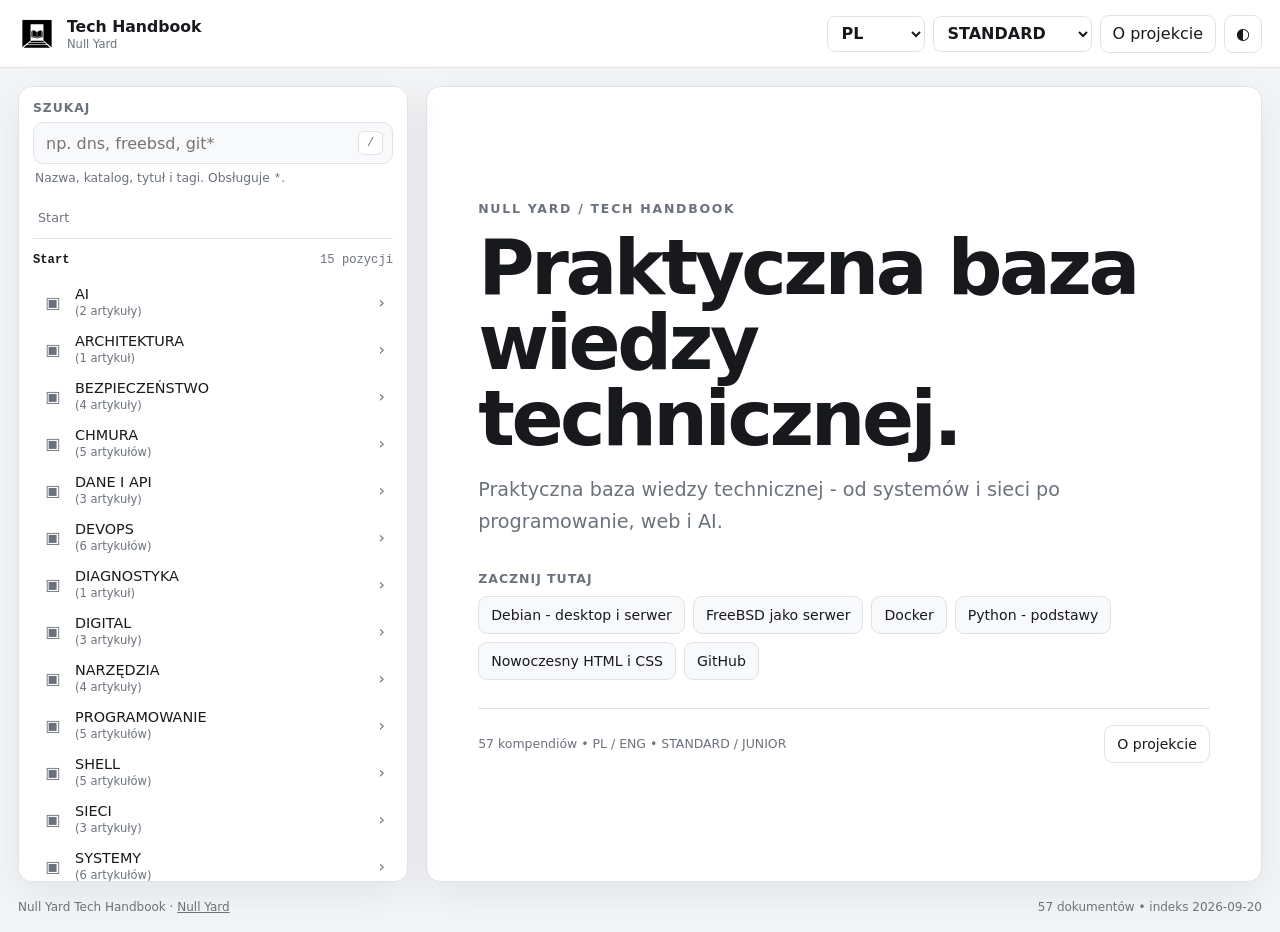
==== index.html @ 97497e66 "ui: refresh assets for ad preview" ====
<!doctype html>
<html lang="pl">
<head>
  <meta charset="utf-8">
  <meta name="viewport" content="width=device-width, initial-scale=1">
  <meta name="color-scheme" content="light dark">
  <meta name="description" content="Null Yard Tech Handbook - praktyczna baza wiedzy technicznej.">
  <title>Null Yard Tech Handbook</title>
  <link rel="icon" href="/favicon.ico" sizes="32x32">
  <link rel="stylesheet" href="/assets/styles.css?v=20260924-adpreview1">
  <!-- Google Tag Manager -->
  <script>(function(w,d,s,l,i){w[l]=w[l]||[];w[l].push({'gtm.start':
  new Date().getTime(),event:'gtm.js'});var f=d.getElementsByTagName(s)[0],
  j=d.createElement(s),dl=l!='dataLayer'?'&l='+l:'';j.async=true;j.src=
  'https://www.googletagmanager.com/gtm.js?id='+i+dl;f.parentNode.insertBefore(j,f);
  })(window,document,'script','dataLayer','GTM-5HKHDKM3');</script>
  <!-- End Google Tag Manager -->
  <!-- Google AdSense -->
  <script async src="https://pagead2.googlesyndication.com/pagead/js/adsbygoogle.js?client=ca-pub-3586373941800093" crossorigin="anonymous"></script>
  <!-- End Google AdSense -->
</head>
<body>
  <!-- Google Tag Manager (noscript) -->
  <noscript><iframe src="https://www.googletagmanager.com/ns.html?id=GTM-5HKHDKM3"
  height="0" width="0" style="display:none;visibility:hidden"></iframe></noscript>
  <!-- End Google Tag Manager (noscript) -->
  <div class="app-shell">
    <header class="topbar">
      <a class="brand" href="/" aria-label="Tech Handbook - strona główna">
        <img
          class="brand-mark"
          src="/assets/nullyard_techhandbook_76x76.png"
          width="38"
          height="38"
          alt=""
          aria-hidden="true"
        >
        <span>
          <strong>Tech Handbook</strong>
          <small>Null Yard</small>
        </span>
      </a>

      <div class="top-actions">
        <label class="language-picker" for="languageSelect">
          <span class="sr-only">Język / Language</span>
          <select id="languageSelect" aria-label="Język / Language">
            <option value="pl">PL</option>
            <option value="en">ENG</option>
          </select>
        </label>
        <label class="mode-picker" for="modeSelect">
          <span class="sr-only">Tryb / Mode</span>
          <select id="modeSelect" aria-label="Tryb / Mode">
            <option value="standard">STANDARD</option>
            <option value="junior">JUNIOR</option>
          </select>
        </label>
        <button id="aboutButton" class="ghost-button" type="button">O projekcie</button>
        <button id="themeButton" class="ghost-button icon-button" type="button" aria-label="Zmień motyw">◐</button>
      </div>
    </header>

    <main class="layout">
      <aside class="browser-panel" aria-label="Przeglądarka kompendiów">
        <div class="search-wrap">
          <label id="searchLabel" for="searchInput">Szukaj</label>
          <div class="search-box">
            <input
              id="searchInput"
              type="search"
              placeholder="np. dns, freebsd, git*"
              autocomplete="off"
              spellcheck="false"
            >
            <kbd>/</kbd>
          </div>
          <p id="searchHint" class="search-hint">Nazwa, katalog, tytuł i tagi. Obsługuje <code>*</code>.</p>
        </div>

        <nav id="breadcrumbs" class="breadcrumbs" aria-label="Ścieżka"></nav>

        <div class="browser-toolbar">
          <span id="locationLabel">md/</span>
          <span id="entryCount"></span>
        </div>

        <div id="fileBrowser" class="file-browser" role="list"></div>

        <div id="searchResults" class="search-results" hidden></div>
      </aside>

      <section class="reader-panel">
        <div id="welcome" class="welcome">
          <p class="eyebrow">NULL YARD / TECH HANDBOOK</p>
          <h1 id="welcomeTitle">Praktyczna baza wiedzy technicznej.</h1>
          <p id="welcomeText" class="welcome-text">Praktyczna baza wiedzy technicznej - od systemów i sieci po programowanie, web i AI.</p>

          <div id="welcomeStart" class="welcome-start">
            <p id="welcomeStartLabel" class="welcome-start-label">Zacznij tutaj</p>
            <div id="welcomeLinks" class="welcome-links"></div>
          </div>

          <div id="welcomeMeta" class="welcome-meta">
            <span id="welcomeStats" class="welcome-stats"></span>
            <button id="welcomeAbout" class="welcome-about" type="button">O projekcie</button>
          </div>
        </div>
        <article id="reader" class="markdown-body" hidden></article>

        <div id="readerTop" class="reader-top-wrap" hidden>
          <button class="reader-top" type="button">
            <span aria-hidden="true">↑</span>
            <span id="readerTopLabel">Do góry</span>
          </button>
        </div>

        <div id="readerError" class="reader-error" hidden>
          <h2 id="readerErrorTitle">Nie udało się otworzyć dokumentu</h2>
          <p id="readerErrorText"></p>
        </div>
      </section>
    </main>
<footer class="footer">
      <span>Null Yard Tech Handbook · <a href="https://nullyard.com/" rel="home">Null Yard</a></span>
      <span id="indexInfo"></span>
    </footer>
  </div>

  <script defer src="https://stats.nullyard.com/script.js" data-website-id="cf98828c-ec2d-4152-a5ca-41718293e409"></script>
  <script src="/assets/app.js?v=20260924-adpreview1" defer></script>
</body>
</html>
---- assets/styles.css ----
[hidden] {
  display: none !important;
}

:root {
  --bg: #f4f5f7;
  --panel: #ffffff;
  --panel-2: #f8f9fb;
  --text: #17191d;
  --muted: #6c727c;
  --line: #dfe3e8;
  --accent: #20242a;
  --accent-text: #ffffff;
  --hover: #eef1f4;
  --code-bg: #17191d;
  --code-text: #eef2f6;
  --shadow: 0 12px 40px rgba(20, 24, 32, .08);
  --radius: 14px;
  font-family: Inter, ui-sans-serif, system-ui, -apple-system, BlinkMacSystemFont, "Segoe UI", sans-serif;
}

:root[data-theme="dark"] {
  --bg: #111316;
  --panel: #171a1f;
  --panel-2: #1d2127;
  --text: #eef1f4;
  --muted: #a5acb5;
  --line: #303640;
  --accent: #f0f2f5;
  --accent-text: #111316;
  --hover: #22272e;
  --code-bg: #0b0d10;
  --code-text: #f2f4f7;
  --shadow: 0 12px 40px rgba(0, 0, 0, .26);
}

* { box-sizing: border-box; }

html { scroll-behavior: auto; }

body {
  margin: 0;
  min-width: 320px;
  background: var(--bg);
  color: var(--text);
}

button, input { font: inherit; }

button { cursor: pointer; }

a { color: inherit; }

.app-shell {
  min-height: 100vh;
  display: flex;
  flex-direction: column;
}

.topbar {
  position: sticky;
  top: 0;
  z-index: 20;
  min-height: 68px;
  display: flex;
  align-items: center;
  justify-content: space-between;
  gap: 18px;
  padding: 10px 18px;
  border-bottom: 1px solid var(--line);
  background: color-mix(in srgb, var(--panel) 94%, transparent);
  backdrop-filter: blur(14px);
}

.brand {
  display: inline-flex;
  align-items: center;
  gap: 11px;
  text-decoration: none;
}

.brand-mark {
  width: 38px;
  height: 38px;
  border-radius: 10px;
  display: block;
  object-fit: cover;
}

.brand strong, .brand small { display: block; }
.brand strong { font-size: .98rem; }
.brand small { color: var(--muted); font-size: .72rem; margin-top: 1px; }

.top-actions {
  display: flex;
  align-items: center;
  gap: 8px;
}

.ghost-button {
  min-height: 38px;
  padding: 0 12px;
  color: var(--text);
  background: transparent;
  border: 1px solid var(--line);
  border-radius: 9px;
}

.ghost-button:hover { background: var(--hover); }
.icon-button { width: 38px; padding: 0; }

.layout {
  width: min(1500px, 100%);
  margin: 0 auto;
  padding: 18px;
  display: grid;
  grid-template-columns: minmax(300px, 390px) minmax(0, 1fr);
  gap: 18px;
  flex: 1;
}

.browser-panel,
.reader-panel {
  background: var(--panel);
  border: 1px solid var(--line);
  border-radius: var(--radius);
  box-shadow: var(--shadow);
}

.browser-panel {
  min-height: calc(100vh - 124px);
  padding: 14px;
  align-self: start;
  position: sticky;
  top: 86px;
  max-height: calc(100vh - 104px);
  overflow: auto;
}

.search-wrap label {
  display: block;
  margin-bottom: 7px;
  font-size: .77rem;
  font-weight: 700;
  text-transform: uppercase;
  letter-spacing: .08em;
  color: var(--muted);
}

.search-box {
  position: relative;
}

.search-box input {
  width: 100%;
  height: 42px;
  border: 1px solid var(--line);
  border-radius: 10px;
  padding: 0 48px 0 12px;
  background: var(--panel-2);
  color: var(--text);
  outline: none;
}

.search-box input:focus {
  border-color: var(--muted);
  box-shadow: 0 0 0 3px color-mix(in srgb, var(--text) 8%, transparent);
}

.search-box kbd {
  position: absolute;
  top: 9px;
  right: 10px;
  min-width: 25px;
  height: 24px;
  display: grid;
  place-items: center;
  border: 1px solid var(--line);
  border-radius: 6px;
  color: var(--muted);
  background: var(--panel);
  font-size: .75rem;
}

.search-hint {
  margin: 7px 2px 13px;
  color: var(--muted);
  font-size: .77rem;
}

.search-hint code { font-family: ui-monospace, SFMono-Regular, Menlo, monospace; }

.breadcrumbs {
  display: flex;
  flex-wrap: wrap;
  align-items: center;
  gap: 4px;
  padding: 8px 0 10px;
  border-bottom: 1px solid var(--line);
}

.crumb {
  appearance: none;
  border: 0;
  padding: 3px 5px;
  border-radius: 5px;
  background: transparent;
  color: var(--muted);
  font-size: .8rem;
}

.crumb:hover { background: var(--hover); color: var(--text); }
.crumb-separator { color: var(--muted); opacity: .65; }

.browser-toolbar {
  display: flex;
  align-items: center;
  justify-content: space-between;
  gap: 12px;
  min-height: 41px;
  color: var(--muted);
  font-family: ui-monospace, SFMono-Regular, Menlo, monospace;
  font-size: .76rem;
}

.file-browser {
  display: flex;
  flex-direction: column;
  gap: 3px;
}

.entry {
  width: 100%;
  min-height: 42px;
  display: grid;
  grid-template-columns: 26px minmax(0, 1fr) auto;
  align-items: center;
  gap: 8px;
  padding: 6px 8px;
  border: 0;
  border-radius: 8px;
  background: transparent;
  color: var(--text);
  text-align: left;
}

.entry:hover,
.entry:focus-visible {
  background: var(--hover);
  outline: none;
}

.entry-icon {
  width: 24px;
  display: grid;
  place-items: center;
  color: var(--muted);
  font-size: 1rem;
}

.entry-main { min-width: 0; }

.entry-name {
  display: block;
  overflow: hidden;
  text-overflow: ellipsis;
  white-space: nowrap;
  font-size: .9rem;
}

.entry-meta {
  display: block;
  margin-top: 2px;
  color: var(--muted);
  font-size: .72rem;
  overflow: hidden;
  text-overflow: ellipsis;
  white-space: nowrap;
}

.entry-arrow { color: var(--muted); }

.search-results h2 {
  margin: 10px 0 6px;
  font-size: .85rem;
}

.no-results {
  padding: 18px 8px;
  color: var(--muted);
  font-size: .88rem;
}

.reader-panel {
  min-height: calc(100vh - 124px);
  padding: clamp(22px, 4vw, 58px);
  overflow: hidden;
}

.welcome {
  max-width: 820px;
  margin: 7vh auto 0;
}

.eyebrow {
  margin: 0 0 14px;
  color: var(--muted);
  font-size: .78rem;
  font-weight: 800;
  letter-spacing: .14em;
}

.welcome h1 {
  margin: 0 0 18px;
  max-width: 760px;
  font-size: clamp(2rem, 6vw, 4.8rem);
  line-height: .98;
  letter-spacing: -.045em;
}

.welcome-text {
  max-width: 680px;
  margin: 0;
  color: var(--muted);
  font-size: clamp(1rem, 1.7vw, 1.2rem);
  line-height: 1.65;
}

.welcome-start {
  margin-top: 34px;
}

.welcome-start-label {
  margin: 0 0 10px;
  color: var(--muted);
  font-size: .78rem;
  font-weight: 800;
  letter-spacing: .08em;
  text-transform: uppercase;
}

.welcome-links {
  display: flex;
  flex-wrap: wrap;
  gap: 8px;
}

.welcome-link,
.welcome-about {
  appearance: none;
  min-height: 38px;
  padding: 0 12px;
  border: 1px solid var(--line);
  border-radius: 9px;
  background: var(--panel-2);
  color: var(--text);
  font: inherit;
  font-size: .88rem;
  cursor: pointer;
}

.welcome-link:hover,
.welcome-link:focus-visible,
.welcome-about:hover,
.welcome-about:focus-visible {
  background: var(--hover);
  outline: none;
}

.welcome-meta {
  margin-top: 28px;
  padding-top: 16px;
  border-top: 1px solid var(--line);
  display: flex;
  align-items: center;
  justify-content: space-between;
  gap: 14px;
}

.welcome-stats {
  color: var(--muted);
  font-size: .78rem;
  line-height: 1.45;
}

.welcome-about {
  flex: 0 0 auto;
  background: transparent;
}

.markdown-body {
  max-width: 900px;
  margin: 0 auto;
  line-height: 1.7;
  overflow-wrap: anywhere;
}

.markdown-body > :first-child { margin-top: 0; }

.markdown-body h1,
.markdown-body h2,
.markdown-body h3,
.markdown-body h4 {
  line-height: 1.22;
  scroll-margin-top: 86px;
}

.markdown-body h1 {
  margin: 0 0 1.1em;
  padding-bottom: .35em;
  border-bottom: 1px solid var(--line);
  font-size: clamp(2rem, 5vw, 3.2rem);
  letter-spacing: -.035em;
}

.markdown-body h2 {
  margin-top: 2.1em;
  padding-bottom: .28em;
  border-bottom: 1px solid var(--line);
  font-size: 1.65rem;
}

.markdown-body h3 { margin-top: 1.8em; font-size: 1.28rem; }
.markdown-body h4 { margin-top: 1.5em; font-size: 1.08rem; }

.markdown-body p,
.markdown-body ul,
.markdown-body ol,
.markdown-body blockquote {
  margin: 1em 0;
}

.markdown-body ul,
.markdown-body ol { padding-left: 1.55em; }

.markdown-body li + li { margin-top: .32em; }

.markdown-body blockquote {
  margin-left: 0;
  padding: .6em 1em;
  border-left: 4px solid var(--line);
  color: var(--muted);
  background: var(--panel-2);
  border-radius: 0 8px 8px 0;
}

.markdown-body code {
  padding: .14em .38em;
  border-radius: 5px;
  background: var(--panel-2);
  border: 1px solid var(--line);
  font-family: ui-monospace, SFMono-Regular, Menlo, Consolas, monospace;
  font-size: .9em;
}

.markdown-body pre {
  overflow-x: hidden;
  white-space: pre-wrap;
  overflow-wrap: anywhere;
  word-break: normal;
  margin: 1.25em 0;
  padding: 16px;
  border-radius: 10px;
  background: var(--code-bg);
  color: var(--code-text);
  border: 1px solid color-mix(in srgb, var(--code-text) 12%, transparent);
  line-height: 1.55;
}

.markdown-body pre code {
  display: block;
  white-space: inherit;
  overflow-wrap: inherit;
  word-break: inherit;
  padding: 0;
  border: 0;
  background: transparent;
  color: inherit;
}

.markdown-body table {
  width: 100%;
  border-collapse: collapse;
  margin: 1.3em 0;
  display: block;
  overflow-x: auto;
}

.markdown-body th,
.markdown-body td {
  padding: .62em .75em;
  border: 1px solid var(--line);
  text-align: left;
  white-space: nowrap;
}

.markdown-body th { background: var(--panel-2); }

.markdown-body a {
  text-decoration-thickness: 1px;
  text-underline-offset: 3px;
}

.markdown-body hr {
  border: 0;
  border-top: 1px solid var(--line);
  margin: 2em 0;
}

.reader-error {
  max-width: 700px;
  margin: 12vh auto 0;
  color: var(--muted);
}

.footer {
  width: min(1500px, 100%);
  margin: 0 auto;
  padding: 0 18px 18px;
  display: flex;
  justify-content: space-between;
  gap: 16px;
  color: var(--muted);
  font-size: .75rem;
}

@media (max-width: 860px) {
  .topbar { position: relative; }
  .layout {
    grid-template-columns: 1fr;
    padding: 10px;
    gap: 10px;
  }

  .browser-panel {
    position: relative;
    top: auto;
    min-height: 0;
    max-height: none;
  }

  .reader-panel {
    min-height: 55vh;
    padding: 24px 18px 40px;
  }

  .welcome { margin-top: 3vh; }
  .welcome h1 { font-size: clamp(2.2rem, 9vw, 3.4rem); }
  .welcome-link:nth-child(n+4) { display: none; }

  .footer { padding: 0 12px 14px; }
}

@media (max-width: 520px) {
  .topbar { padding: 8px 10px; }
  .brand small { display: none; }
  .top-actions .ghost-button:not(.icon-button) { padding: 0 9px; font-size: .82rem; }
  .layout { padding: 7px; }
  .browser-panel { padding: 10px; border-radius: 11px; }
  .reader-panel { border-radius: 11px; }
  .entry { min-height: 46px; }
  .markdown-body h1 { font-size: 2rem; }
  .welcome { margin-top: 1vh; }
  .welcome-start { margin-top: 22px; }
  .welcome-meta { margin-top: 20px; align-items: flex-start; flex-direction: column; }
}

@media print {
  .topbar, .browser-panel, .footer { display: none !important; }
  .layout { display: block; padding: 0; }
  .reader-panel { border: 0; box-shadow: none; padding: 0; }
}


.language-picker,
.mode-picker {
  display: inline-flex;
  align-items: center;
}

.language-picker select,
.mode-picker select {
  min-height: 36px;
  padding: 0 28px 0 10px;
  border: 1px solid var(--line);
  border-radius: 8px;
  background: var(--panel);
  color: var(--text);
  font: inherit;
  font-weight: 700;
  cursor: pointer;
}

:root[data-mode="junior"] {
  --radius: 18px;
}

:root[data-mode="junior"] .entry {
  min-height: 48px;
}

:root[data-mode="junior"] .markdown-body {
  max-width: 780px;
  font-size: 1.03rem;
}

:root[data-mode="junior"] .markdown-body h1 {
  line-height: 1.08;
}

.sr-only {
  position: absolute;
  width: 1px;
  height: 1px;
  padding: 0;
  margin: -1px;
  overflow: hidden;
  clip: rect(0, 0, 0, 0);
  white-space: nowrap;
  border: 0;
}


/* Mobile top bar: keep all controls inside the viewport. */
@media (max-width: 700px) {
  .topbar {
    position: relative;
    flex-wrap: wrap;
    align-items: center;
    gap: 8px;
    padding: 8px 10px 10px;
  }

  .brand {
    min-width: 0;
    max-width: 100%;
  }

  .top-actions {
    width: 100%;
    min-width: 0;
    display: grid;
    grid-template-columns: 68px minmax(112px, 1fr) auto 38px;
    gap: 6px;
  }

  .language-picker,
  .mode-picker {
    min-width: 0;
  }

  .language-picker select,
  .mode-picker select {
    width: 100%;
    min-width: 0;
    padding-left: 9px;
    padding-right: 24px;
  }

  .top-actions .ghost-button {
    min-width: 0;
    padding-left: 9px;
    padding-right: 9px;
    white-space: nowrap;
  }

  .top-actions .icon-button {
    width: 38px;
    padding: 0;
  }
}

@media (max-width: 390px) {
  .top-actions {
    grid-template-columns: 62px minmax(102px, 1fr) auto 36px;
    gap: 5px;
  }

  .language-picker select,
  .mode-picker select,
  .top-actions .ghost-button:not(.icon-button) {
    font-size: .78rem;
  }

  .top-actions .icon-button {
    width: 36px;
  }
}


.browser-toolbar #locationLabel {
  color: var(--text);
  font-family: inherit;
  font-weight: 650;
}

@media (max-width: 860px) {
  html { scroll-behavior: auto; }

  .markdown-body pre {
    max-width: 100%;
    white-space: pre-wrap;
    overflow-x: hidden;
    overflow-wrap: anywhere;
  }
}

.reader-top-wrap {
  position: fixed;
  right: 22px;
  bottom: 22px;
  z-index: 40;
  margin: 0;
  padding: 0;
  border: 0;
  pointer-events: none;
}

.reader-top {
  pointer-events: auto;
  width: 48px;
  height: 48px;
  display: inline-grid;
  place-items: center;
  padding: 0;
  border: 1px solid var(--line);
  border-radius: 50%;
  background: var(--panel);
  color: var(--text);
  box-shadow: var(--shadow);
  font: inherit;
  font-size: 1.25rem;
  line-height: 1;
}

.reader-top:hover,
.reader-top:focus-visible {
  background: var(--hover);
  outline: none;
}

#readerTopLabel {
  position: absolute;
  width: 1px;
  height: 1px;
  padding: 0;
  margin: -1px;
  overflow: hidden;
  clip: rect(0, 0, 0, 0);
  white-space: nowrap;
  border: 0;
}

@media (max-width: 520px) {
  .reader-top-wrap {
    right: 14px;
    bottom: 14px;
  }

  .reader-top {
    width: 46px;
    height: 46px;
  }
}

.crumb.current {
  cursor: default;
  color: var(--text);
  font-weight: 650;
}


.related-articles {
  margin-top: 2.5em;
  padding-top: 1.2em;
  border-top: 1px solid var(--line);
}

.related-articles h2 {
  margin-top: 0;
  font-size: 1.2rem;
}

.related-articles ul {
  margin-bottom: 0;
}


/* Ad placement preview - visible only when ?adpreview=1 is enabled for the session. */
.ad-preview {
  width: 100%;
  min-height: 92px;
  margin: 2rem 0;
  padding: 18px;
  display: grid;
  place-items: center;
  align-content: center;
  gap: 6px;
  border: 1px dashed var(--line);
  border-radius: 10px;
  background: color-mix(in srgb, var(--panel-2) 72%, transparent);
  color: var(--muted);
  text-align: center;
}

.ad-preview-home {
  margin: 30px 0 0;
  min-height: 108px;
}

.ad-preview-label {
  font-size: .72rem;
  font-weight: 800;
  letter-spacing: .12em;
}

.ad-preview-note {
  font-size: .78rem;
  opacity: .8;
}

@media (max-width: 520px) {
  .ad-preview {
    min-height: 78px;
    margin: 1.5rem 0;
    padding: 14px;
  }

  .ad-preview-home {
    margin-top: 24px;
  }
}

@media print {
  .ad-preview { display: none !important; }
}
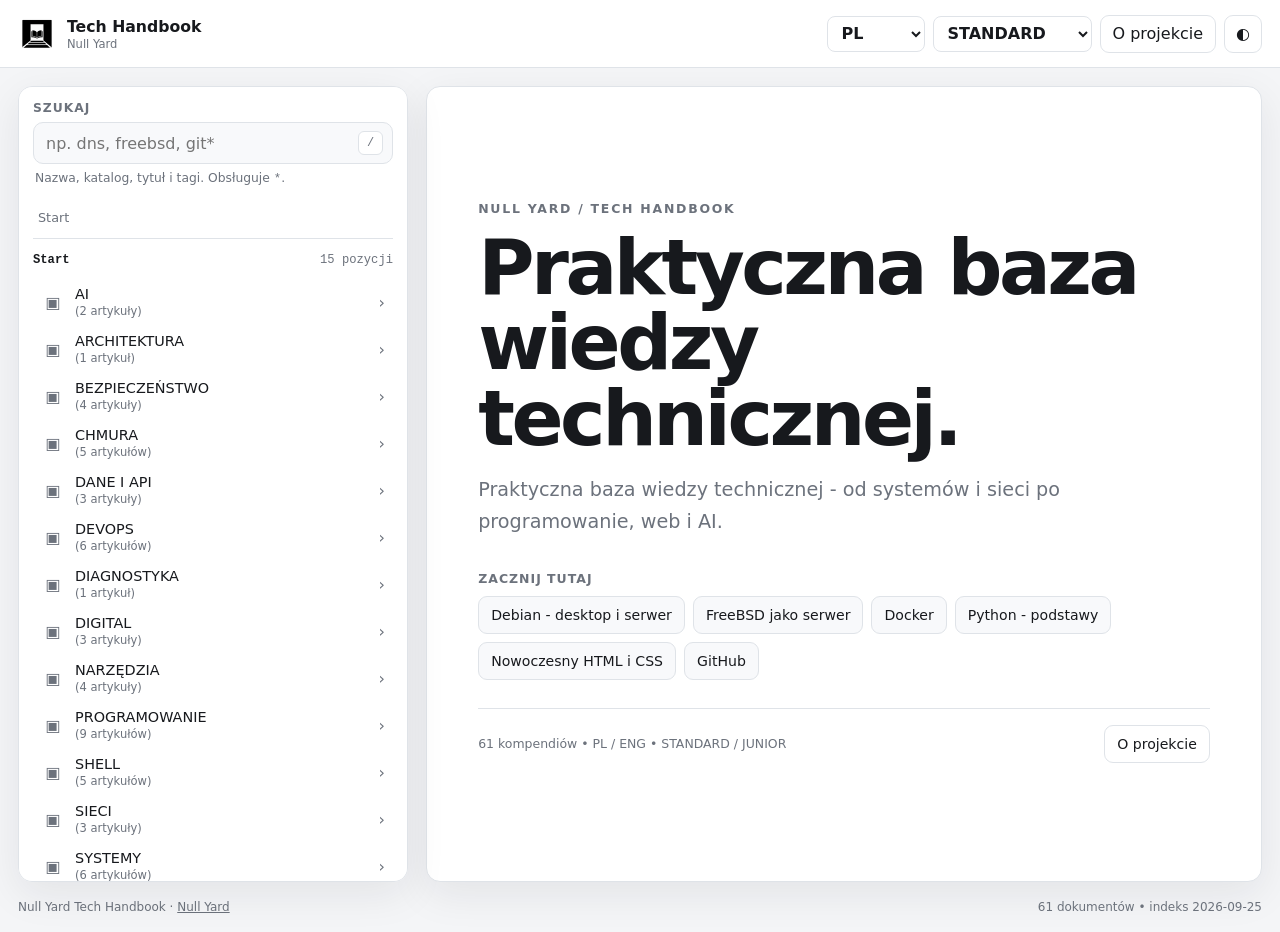
==== commit 697532c6: "fix: bust cached app script after scroll restoration update" ====
--- a/index.html
+++ b/index.html
@@ -128,6 +128,6 @@
   </div>
 
   <script defer src="https://stats.nullyard.com/script.js" data-website-id="cf98828c-ec2d-4152-a5ca-41718293e409"></script>
-  <script src="/assets/app.js?v=20260924-adpreview1" defer></script>
+  <script src="/assets/app.js?v=20260925-scrollfix3" defer></script>
 </body>
 </html>
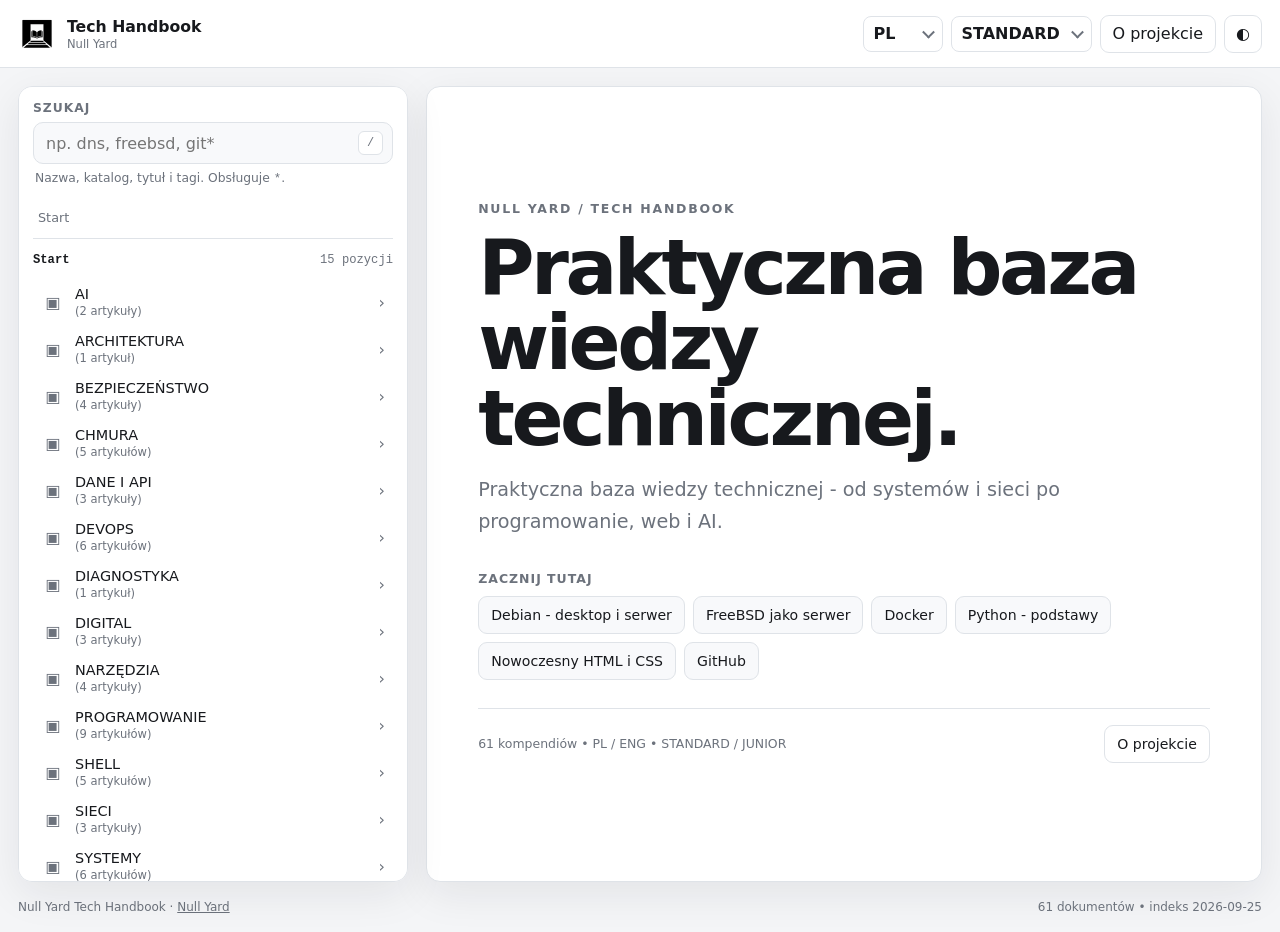
==== commit 85279922: "fix: bust cached stylesheet for iOS select fix" ====
--- a/index.html
+++ b/index.html
@@ -7,7 +7,7 @@
   <meta name="description" content="Null Yard Tech Handbook - praktyczna baza wiedzy technicznej.">
   <title>Null Yard Tech Handbook</title>
   <link rel="icon" href="/favicon.ico" sizes="32x32">
-  <link rel="stylesheet" href="/assets/styles.css?v=20260924-adpreview1">
+  <link rel="stylesheet" href="/assets/styles.css?v=20260925-ios-select1">
   <!-- Google Tag Manager -->
   <script>(function(w,d,s,l,i){w[l]=w[l]||[];w[l].push({'gtm.start':
   new Date().getTime(),event:'gtm.js'});var f=d.getElementsByTagName(s)[0],
@@ -128,6 +128,6 @@
   </div>
 
   <script defer src="https://stats.nullyard.com/script.js" data-website-id="cf98828c-ec2d-4152-a5ca-41718293e409"></script>
-  <script src="/assets/app.js?v=20260925-scrollfix3" defer></script>
+  <script src="/assets/app.js?v=20260925-toc1" defer></script>
 </body>
 </html>
--- a/assets/styles.css
+++ b/assets/styles.css
@@ -574,14 +574,30 @@
 
 .language-picker,
 .mode-picker {
+  position: relative;
   display: inline-flex;
   align-items: center;
+  color: var(--text);
+}
+
+.language-picker::after,
+.mode-picker::after {
+  content: "";
+  position: absolute;
+  top: 50%;
+  right: 10px;
+  width: 7px;
+  height: 7px;
+  border-right: 2px solid var(--muted);
+  border-bottom: 2px solid var(--muted);
+  transform: translateY(-70%) rotate(45deg);
+  pointer-events: none;
 }
 
 .language-picker select,
 .mode-picker select {
   min-height: 36px;
-  padding: 0 28px 0 10px;
+  padding: 0 30px 0 10px;
   border: 1px solid var(--line);
   border-radius: 8px;
   background: var(--panel);
@@ -589,6 +605,8 @@
   font: inherit;
   font-weight: 700;
   cursor: pointer;
+  -webkit-appearance: none;
+  appearance: none;
 }
 
 :root[data-mode="junior"] {
@@ -640,7 +658,7 @@
     width: 100%;
     min-width: 0;
     display: grid;
-    grid-template-columns: 68px minmax(112px, 1fr) auto 38px;
+    grid-template-columns: 80px minmax(112px, 1fr) auto 38px;
     gap: 6px;
   }
 
@@ -672,7 +690,7 @@
 
 @media (max-width: 390px) {
   .top-actions {
-    grid-template-columns: 62px minmax(102px, 1fr) auto 36px;
+    grid-template-columns: 76px minmax(102px, 1fr) auto 36px;
     gap: 5px;
   }
 
@@ -770,6 +788,71 @@
 }
 
 
+.article-toc {
+  margin: -0.2rem 0 2rem;
+  padding: 0.8rem 1rem;
+  border: 1px solid var(--line);
+  border-radius: 10px;
+  background: var(--panel-2);
+}
+
+.article-toc details {
+  margin: 0;
+}
+
+.article-toc summary {
+  cursor: pointer;
+  font-weight: 750;
+  user-select: none;
+}
+
+.article-toc-list {
+  max-height: min(55vh, 520px);
+  overflow: auto;
+  margin: 0.8rem 0 0.15rem !important;
+  padding-left: 1.45rem !important;
+}
+
+.article-toc-list li + li {
+  margin-top: 0.28rem;
+}
+
+.article-toc-level-3 {
+  margin-left: 1rem;
+  color: var(--muted);
+  font-size: 0.94em;
+}
+
+.article-toc a {
+  text-decoration: none;
+}
+
+.article-toc a:hover,
+.article-toc a:focus-visible {
+  text-decoration: underline;
+  outline: none;
+}
+
+@media (max-width: 520px) {
+  .article-toc {
+    margin-bottom: 1.5rem;
+    padding: 0.72rem 0.82rem;
+  }
+
+  .article-toc-list {
+    max-height: 52vh;
+  }
+
+  .article-toc-level-3 {
+    margin-left: 0.45rem;
+  }
+}
+
+@media print {
+  .article-toc { display: none !important; }
+}
+
+
 .related-articles {
   margin-top: 2.5em;
   padding-top: 1.2em;
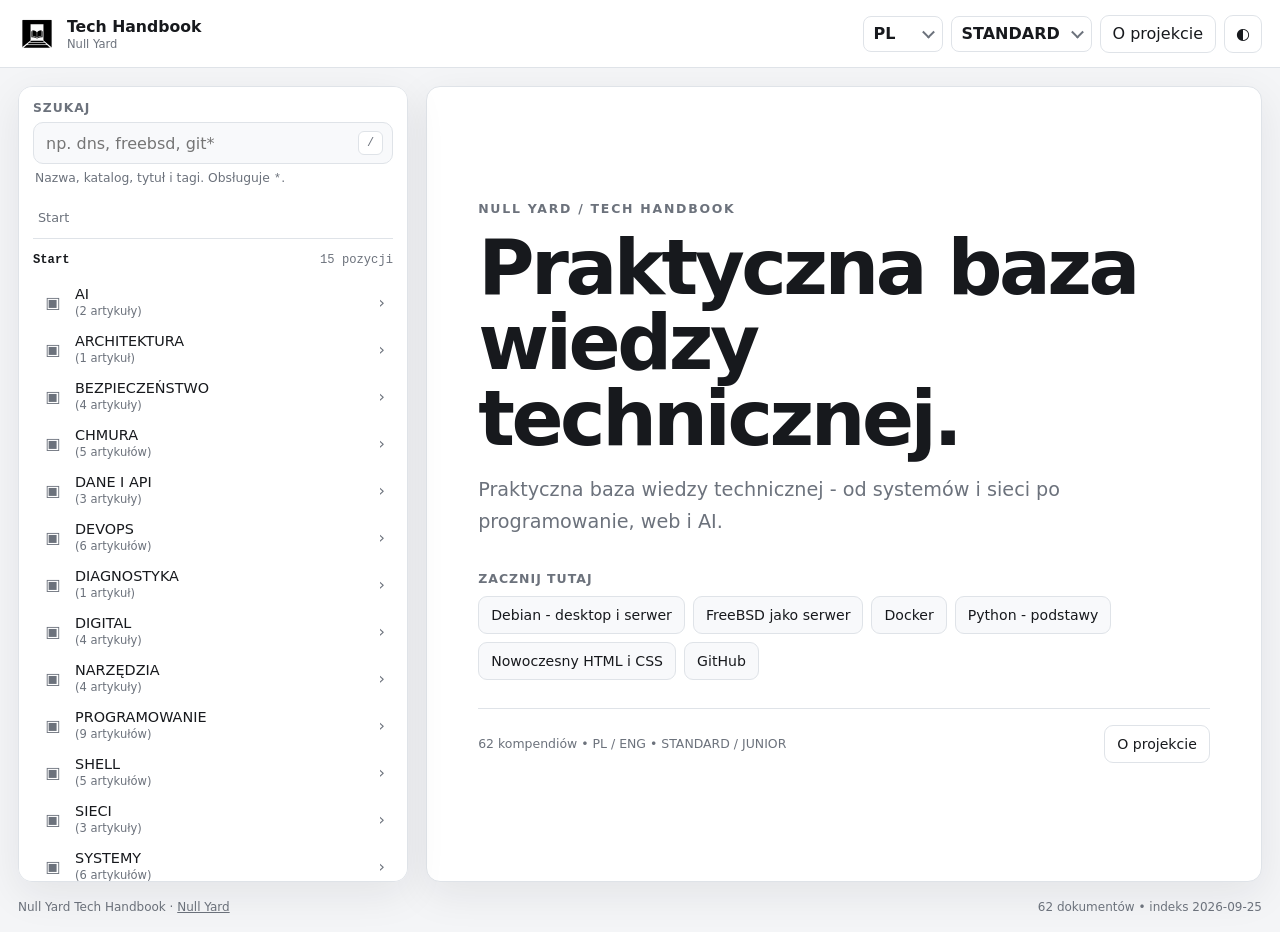
==== commit e81f664a: "fix: add homepage canonical and structured data" ====
--- a/index.html
+++ b/index.html
@@ -6,8 +6,10 @@
   <meta name="color-scheme" content="light dark">
   <meta name="description" content="Null Yard Tech Handbook - praktyczna baza wiedzy technicznej.">
   <title>Null Yard Tech Handbook</title>
+  <link id="techhandbook-home-canonical" rel="canonical" href="https://techhandbook.nullyard.com/">
+  <script id="techhandbook-home-jsonld" type="application/ld+json">{"@context":"https://schema.org","@type":"WebSite","name":"Null Yard Tech Handbook","url":"https://techhandbook.nullyard.com/","description":"Praktyczna baza wiedzy technicznej - systemy, sieci, programowanie, web, AI i narzędzia.","inLanguage":["pl","en"]}</script>
   <link rel="icon" href="/favicon.ico" sizes="32x32">
-  <link rel="stylesheet" href="/assets/styles.css?v=20260925-ios-select1">
+  <link rel="stylesheet" href="/assets/styles.css?v=20260925-toc3">
   <!-- Google Tag Manager -->
   <script>(function(w,d,s,l,i){w[l]=w[l]||[];w[l].push({'gtm.start':
   new Date().getTime(),event:'gtm.js'});var f=d.getElementsByTagName(s)[0],
@@ -128,6 +130,6 @@
   </div>
 
   <script defer src="https://stats.nullyard.com/script.js" data-website-id="cf98828c-ec2d-4152-a5ca-41718293e409"></script>
-  <script src="/assets/app.js?v=20260925-toc1" defer></script>
+  <script src="/assets/app.js?v=20260925-toc4" defer></script>
 </body>
 </html>
--- a/assets/styles.css
+++ b/assets/styles.css
@@ -810,7 +810,8 @@
   max-height: min(55vh, 520px);
   overflow: auto;
   margin: 0.8rem 0 0.15rem !important;
-  padding-left: 1.45rem !important;
+  padding-left: 0 !important;
+  list-style: none;
 }
 
 .article-toc-list li + li {
@@ -917,3 +918,158 @@
 @media print {
   .ad-preview { display: none !important; }
 }
+
+
+.review-mode-badge {
+  position: fixed;
+  left: 14px;
+  bottom: 14px;
+  z-index: 60;
+  padding: 6px 9px;
+  border: 1px solid var(--line);
+  border-radius: 999px;
+  background: var(--panel);
+  color: var(--muted);
+  box-shadow: var(--shadow);
+  font-size: .68rem;
+  font-weight: 800;
+  letter-spacing: .12em;
+  pointer-events: none;
+}
+
+@media print {
+  .review-mode-badge { display: none !important; }
+}
+
+
+:root[data-review="on"] .review-target,
+:root[data-review="on"] .review-table-target,
+:root[data-review="on"] .review-code-target {
+  position: relative;
+}
+
+.review-flag {
+  position: absolute;
+  top: .2rem;
+  right: -.15rem;
+  z-index: 12;
+  width: 28px;
+  height: 28px;
+  display: grid;
+  place-items: center;
+  padding: 0;
+  border: 1px solid var(--line);
+  border-radius: 50%;
+  background: var(--panel);
+  color: var(--muted);
+  box-shadow: 0 4px 16px rgba(0, 0, 0, .08);
+  opacity: .18;
+  transition: opacity .15s ease, background .15s ease, transform .15s ease;
+  font: inherit;
+  line-height: 1;
+}
+
+.review-target:hover > .review-flag,
+.review-target:focus-within > .review-flag,
+.review-table-target:hover > .review-flag,
+.review-table-target:focus-within > .review-flag,
+.review-flag:hover,
+.review-flag:focus-visible {
+  opacity: 1;
+  background: var(--hover);
+  outline: none;
+}
+
+.review-flag:hover,
+.review-flag:focus-visible {
+  transform: scale(1.04);
+}
+
+.review-flag-error {
+  opacity: 1;
+}
+
+.review-reported {
+  outline: 1px dashed color-mix(in srgb, var(--text) 28%, transparent);
+  outline-offset: 4px;
+}
+
+.review-menu {
+  position: absolute;
+  top: 2rem;
+  right: 0;
+  z-index: 30;
+  min-width: 220px;
+  max-width: min(280px, 80vw);
+  padding: 7px;
+  border: 1px solid var(--line);
+  border-radius: 10px;
+  background: var(--panel);
+  box-shadow: var(--shadow);
+}
+
+.review-menu-title {
+  padding: 6px 8px 7px;
+  color: var(--muted);
+  font-size: .74rem;
+  font-weight: 750;
+}
+
+.review-reason {
+  width: 100%;
+  min-height: 34px;
+  display: block;
+  padding: 6px 8px;
+  border: 0;
+  border-radius: 7px;
+  background: transparent;
+  color: var(--text);
+  text-align: left;
+  font: inherit;
+  font-size: .82rem;
+}
+
+.review-reason:hover,
+.review-reason:focus-visible {
+  background: var(--hover);
+  outline: none;
+}
+
+.review-table-target,
+.review-code-target {
+  margin: 1.3em 0;
+}
+
+.review-table-target > table,
+.review-code-target > pre {
+  margin: 0;
+}
+
+.review-code-target > .review-flag {
+  top: 8px;
+  right: -36px;
+}
+
+@media (max-width: 700px) {
+  .review-flag {
+    right: 0;
+    opacity: .55;
+  }
+
+  .review-menu {
+    right: 0;
+    max-width: min(260px, 86vw);
+  }
+}
+
+@media print {
+  .review-flag,
+  .review-menu,
+  .review-mode-badge {
+    display: none !important;
+  }
+
+  .review-reported {
+    outline: 0;
+  }
+}
